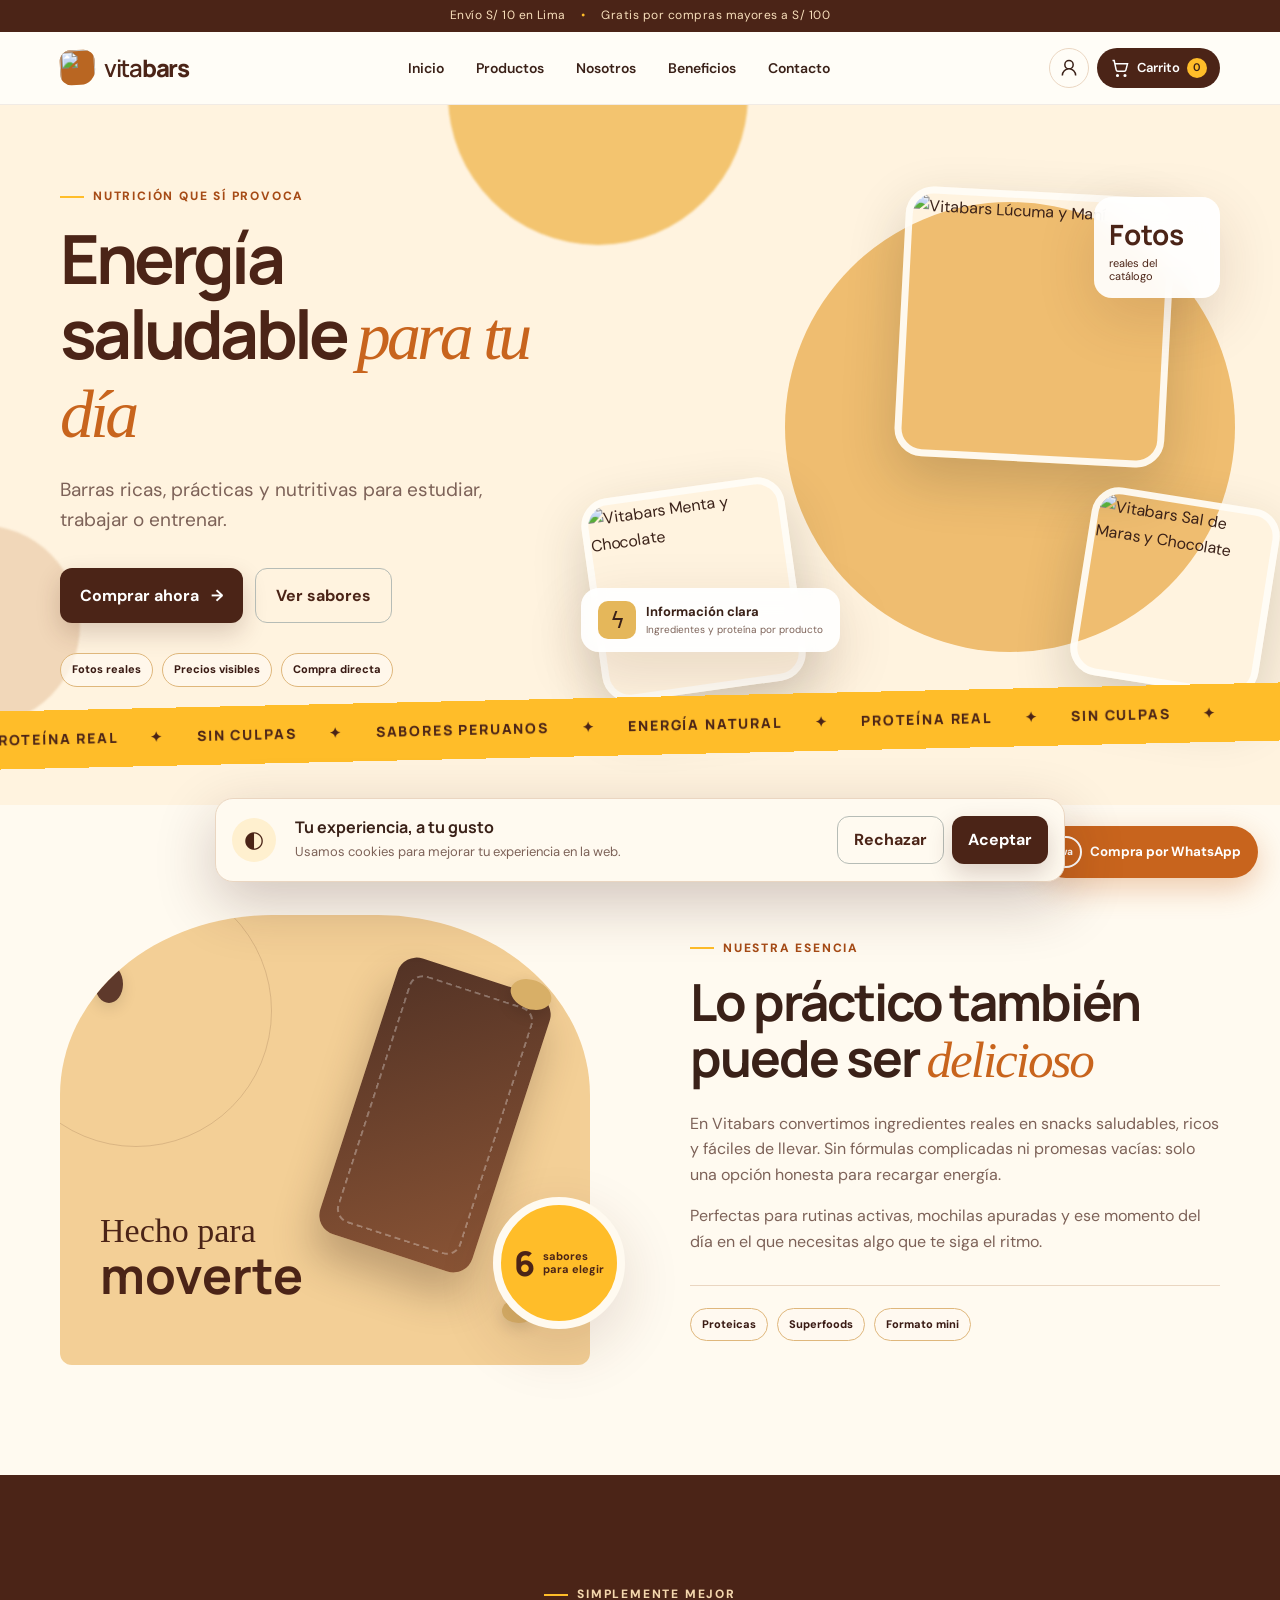
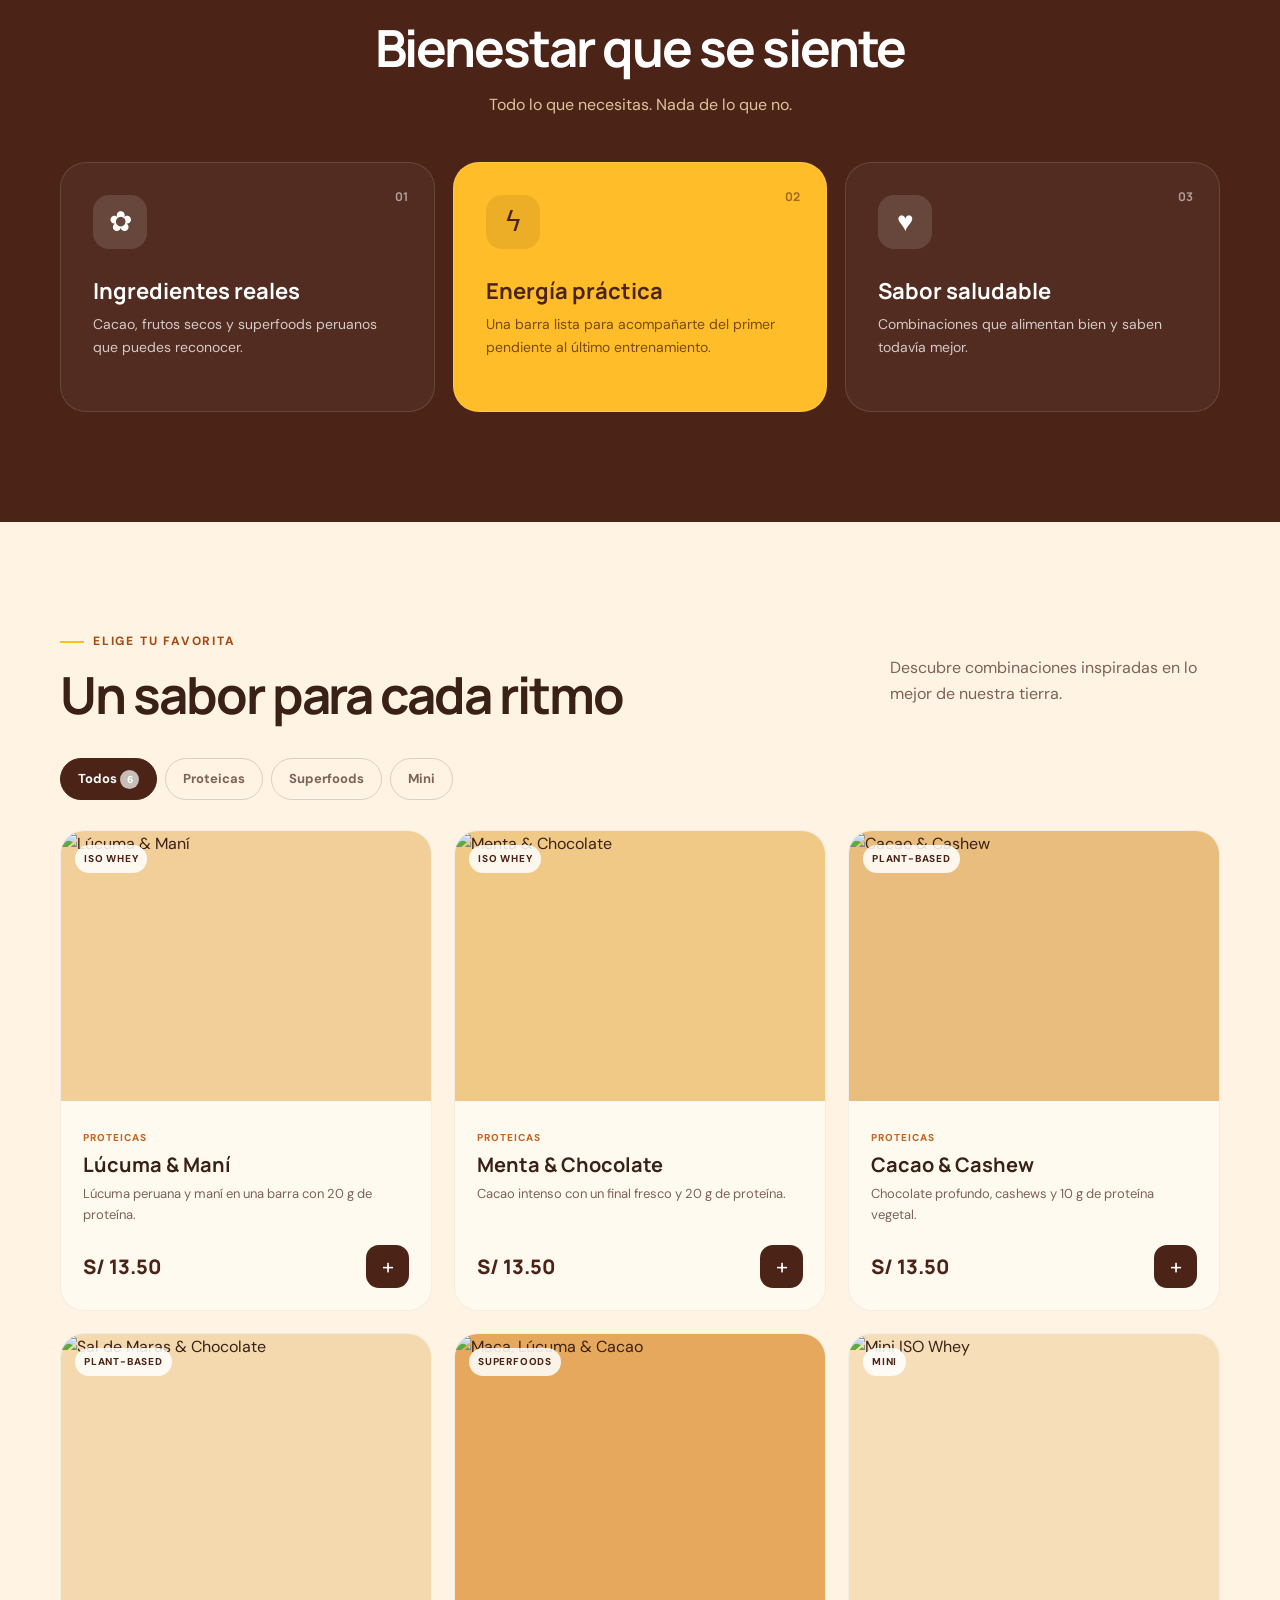
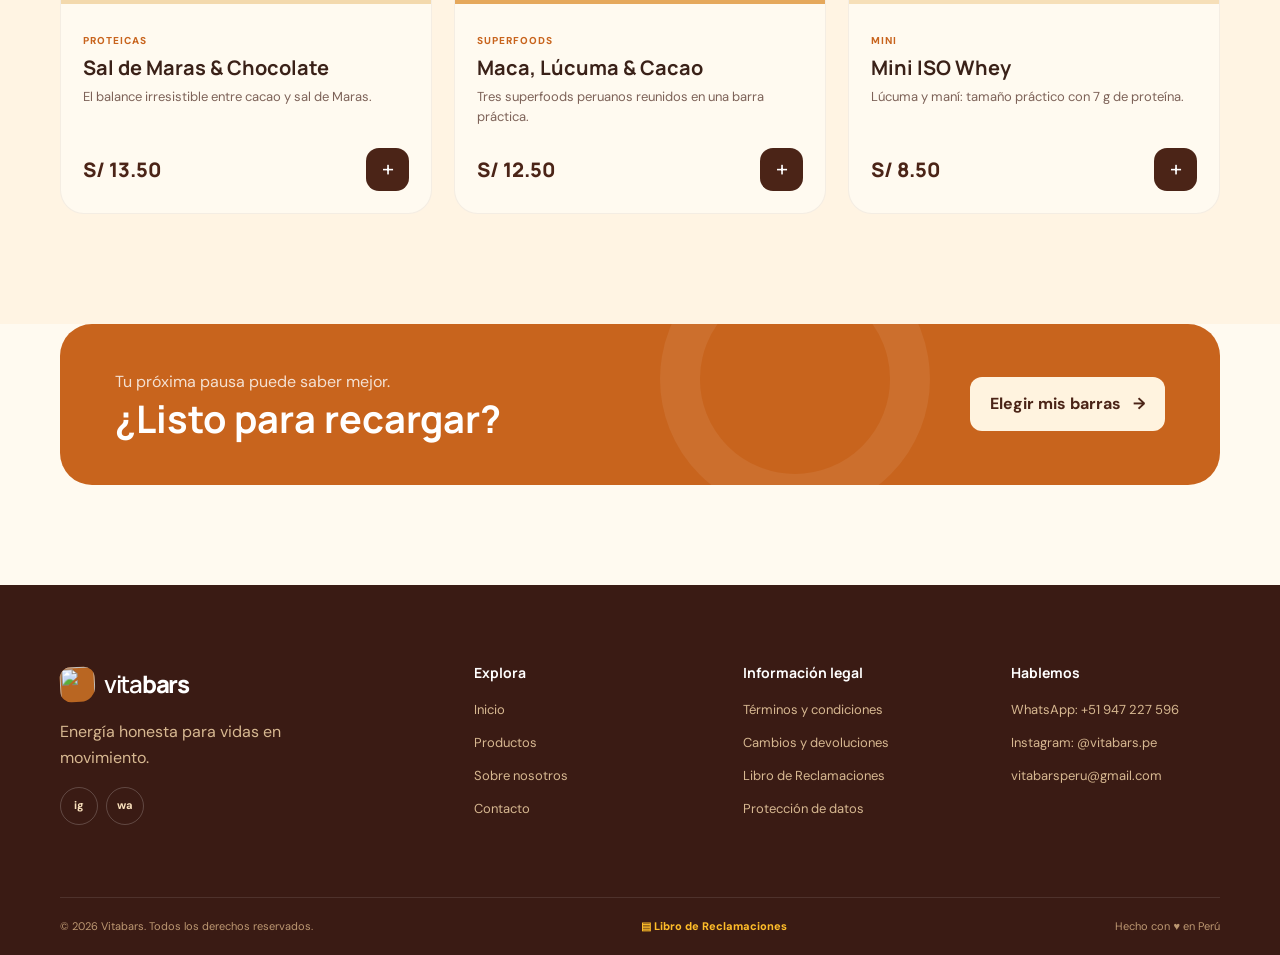
==== index.html @ b0b8e7d8 "Add files via upload" ====
<!DOCTYPE html>
<html lang="es">
<head>
  <meta charset="UTF-8">
  <meta name="viewport" content="width=device-width, initial-scale=1.0">
  <meta name="description" content="Vitabars: barras saludables, proteicas y naturales para acompañar tu ritmo.">
  <meta name="theme-color" content="#173f32">
  <title>Vitabars | Energía saludable para tu día</title>
  <link rel="preconnect" href="https://fonts.googleapis.com">
  <link rel="preconnect" href="https://fonts.gstatic.com" crossorigin>
  <link href="https://fonts.googleapis.com/css2?family=DM+Sans:wght@400;500;600;700&family=Manrope:wght@600;700;800&display=swap" rel="stylesheet">
  <link rel="stylesheet" href="styles.css">
  <script src="script.js" defer></script>
</head>
<body>
  <a class="skip-link" href="#main">Ir al contenido</a>
  <div class="announcement">Envío S/ 10 en Lima <span>•</span> Gratis por compras mayores a S/ 100</div>

  <header class="site-header" id="inicio">
    <nav class="navbar container" aria-label="Navegación principal">
      <a class="brand" href="#inicio" aria-label="Vitabars, inicio">
        <span class="brand-mark"><img src="./imagenes/logo.png" alt=""></span><span>vita<b>bars</b></span>
      </a>
      <button class="menu-toggle icon-btn" aria-label="Abrir menú" aria-expanded="false">
        <span></span><span></span><span></span>
      </button>
      <div class="nav-menu">
        <a href="#inicio">Inicio</a>
        <a href="#productos">Productos</a>
        <a href="#nosotros">Nosotros</a>
        <a href="#beneficios">Beneficios</a>
        <a href="#contacto">Contacto</a>
      </div>
      <div class="nav-actions">
        <button class="user-button icon-btn" aria-label="Ingresar a mi cuenta" title="Mi cuenta">
          <svg viewBox="0 0 24 24" aria-hidden="true"><path d="M20 21a8 8 0 0 0-16 0M12 13a5 5 0 1 0 0-10 5 5 0 0 0 0 10Z"/></svg>
        </button>
        <button class="cart-button" aria-label="Abrir carrito">
          <svg viewBox="0 0 24 24" aria-hidden="true"><path d="M3 3h2l2.4 11.2a2 2 0 0 0 2 1.6h7.7a2 2 0 0 0 2-1.6L21 7H6M10 21a1 1 0 1 1-2 0 1 1 0 0 1 2 0Zm9 0a1 1 0 1 1-2 0 1 1 0 0 1 2 0Z"/></svg>
          <span>Carrito</span><span class="cart-count" aria-live="polite">0</span>
        </button>
      </div>
    </nav>
  </header>

  <main id="main">
    <section class="hero">
      <div class="hero-blob hero-blob-one"></div><div class="hero-blob hero-blob-two"></div>
      <div class="container hero-grid">
        <div class="hero-copy reveal">
          <p class="eyebrow"><span></span> Nutrición que sí provoca</p>
          <h1>Energía saludable <em>para tu día</em></h1>
          <p class="hero-lead">Barras ricas, prácticas y nutritivas para estudiar, trabajar o entrenar.</p>
          <div class="hero-actions">
            <a class="btn btn-primary" href="#productos">Comprar ahora <span>→</span></a>
            <a class="btn btn-secondary" href="#productos">Ver sabores</a>
          </div>
          <div class="hero-facts" aria-label="Información del catálogo"><span>Fotos reales</span><span>Precios visibles</span><span>Compra directa</span></div>
        </div>
        <div class="hero-visual reveal">
          <div class="hero-products" aria-label="Selección de productos reales Vitabars">
            <img class="hero-product hero-product-main" src="./imagenes/lucuma_y_mani_73gr.png" alt="Vitabars Lúcuma y Maní">
            <img class="hero-product hero-product-left" src="./imagenes/menta_y_chocolate.png" alt="Vitabars Menta y Chocolate">
            <img class="hero-product hero-product-right" src="./imagenes/saldemaras_y_chocolate.png" alt="Vitabars Sal de Maras y Chocolate">
          </div>
          <div class="floating-card natural"><strong>Fotos</strong><span>reales del<br>catálogo</span></div>
          <div class="floating-card protein"><span class="bolt">ϟ</span><div><strong>Información clara</strong><small>Ingredientes y proteína por producto</small></div></div>
        </div>
      </div>
      <div class="marquee" aria-hidden="true"><div>PROTEÍNA REAL <span>✦</span> SIN CULPAS <span>✦</span> SABORES PERUANOS <span>✦</span> ENERGÍA NATURAL <span>✦</span> PROTEÍNA REAL <span>✦</span> SIN CULPAS <span>✦</span></div></div>
    </section>

    <section class="section about" id="nosotros">
      <div class="container about-grid">
        <div class="about-visual reveal">
          <div class="ingredient-art"><span class="bar-shape"></span><span class="nut nut-a"></span><span class="nut nut-b"></span><span class="cacao"></span><p>Hecho para<br><strong>moverte</strong></p></div>
          <div class="about-badge"><b>6</b><span>sabores<br>para elegir</span></div>
        </div>
        <div class="about-copy reveal">
          <p class="eyebrow"><span></span> Nuestra esencia</p>
          <h2>Lo práctico también puede ser <em>delicioso</em></h2>
          <p>En Vitabars convertimos ingredientes reales en snacks saludables, ricos y fáciles de llevar. Sin fórmulas complicadas ni promesas vacías: solo una opción honesta para recargar energía.</p>
          <p>Perfectas para rutinas activas, mochilas apuradas y ese momento del día en el que necesitas algo que te siga el ritmo.</p>
          <div class="catalog-facts"><span>Proteicas</span><span>Superfoods</span><span>Formato mini</span></div>
        </div>
      </div>
    </section>

    <section class="section benefits" id="beneficios">
      <div class="container">
        <div class="section-heading centered reveal"><p class="eyebrow"><span></span> Simplemente mejor</p><h2>Bienestar que se siente</h2><p>Todo lo que necesitas. Nada de lo que no.</p></div>
        <div class="benefit-grid">
          <article class="benefit-card reveal"><div class="benefit-icon">✿</div><span>01</span><h3>Ingredientes reales</h3><p>Cacao, frutos secos y superfoods peruanos que puedes reconocer.</p></article>
          <article class="benefit-card featured reveal"><div class="benefit-icon">ϟ</div><span>02</span><h3>Energía práctica</h3><p>Una barra lista para acompañarte del primer pendiente al último entrenamiento.</p></article>
          <article class="benefit-card reveal"><div class="benefit-icon">♥</div><span>03</span><h3>Sabor saludable</h3><p>Combinaciones que alimentan bien y saben todavía mejor.</p></article>
        </div>
      </div>
    </section>

    <section class="section products" id="productos">
      <div class="container">
        <div class="products-head reveal"><div><p class="eyebrow"><span></span> Elige tu favorita</p><h2>Un sabor para cada ritmo</h2></div><p>Descubre combinaciones inspiradas en lo mejor de nuestra tierra.</p></div>
        <div class="filters" role="group" aria-label="Filtrar productos">
          <button class="filter active" data-filter="all">Todos <span>6</span></button>
          <button class="filter" data-filter="proteicas">Proteicas</button>
          <button class="filter" data-filter="superfoods">Superfoods</button>
          <button class="filter" data-filter="mini">Mini</button>
        </div>
        <div class="product-grid" id="productGrid"></div>
      </div>
    </section>

    <section class="cta-section">
      <div class="container cta-card reveal"><div><p>Tu próxima pausa puede saber mejor.</p><h2>¿Listo para recargar?</h2></div><a class="btn btn-light" href="#productos">Elegir mis barras <span>→</span></a></div>
    </section>
  </main>

  <footer id="contacto">
    <div class="container footer-grid">
      <div class="footer-brand"><a class="brand brand-light" href="#inicio"><span class="brand-mark"><img src="./imagenes/logo.png" alt=""></span><span>vita<b>bars</b></span></a><p>Energía honesta para vidas en movimiento.</p><div class="social"><a href="https://instagram.com/vitabars.pe" target="_blank" rel="noopener" aria-label="Instagram">ig</a><a href="https://wa.me/51947227596" target="_blank" rel="noopener" aria-label="WhatsApp">wa</a></div></div>
      <div><h3>Explora</h3><a href="#inicio">Inicio</a><a href="#productos">Productos</a><a href="#nosotros">Sobre nosotros</a><a href="#contacto">Contacto</a></div>
      <div><h3>Información legal</h3><a href="./terminos-condiciones.html">Términos y condiciones</a><a href="./cambios-devoluciones.html">Cambios y devoluciones</a><a href="./libro-reclamaciones.html">Libro de Reclamaciones</a><a href="./terminos-condiciones.html#privacidad">Protección de datos</a></div>
      <div><h3>Hablemos</h3><p>WhatsApp: +51 947 227 596</p><p>Instagram: @vitabars.pe</p><p>vitabarsperu@gmail.com</p></div>
    </div>
    <div class="container footer-bottom"><span>© 2026 Vitabars. Todos los derechos reservados.</span><a class="claims-link" href="./libro-reclamaciones.html">▤ Libro de Reclamaciones</a><span>Hecho con ♥ en Perú</span></div>
  </footer>

  <button class="whatsapp-float" id="whatsappFloat" aria-label="Comprar por WhatsApp"><span>wa</span><small>Compra por WhatsApp</small></button>
  <div class="overlay" hidden></div>

  <aside class="cart-drawer" aria-hidden="true" aria-label="Carrito de compras">
    <div class="drawer-head"><div><small>Tu selección</small><h2>Mi carrito <span id="drawerCount">(0)</span></h2></div><button class="drawer-close icon-btn" aria-label="Cerrar carrito">×</button></div>
    <div class="cart-items" id="cartItems"></div>
    <div class="cart-empty" id="cartEmpty"><div>⌁</div><h3>Tu carrito está esperando</h3><p>Elige una barra deliciosa para empezar.</p><button class="btn btn-primary close-and-shop">Ver productos</button></div>
    <div class="cart-footer" id="cartFooter" hidden>
      <div class="cart-summary"><div><span>Subtotal</span><b id="cartSubtotal">S/ 0.00</b></div><div><span>Envío</span><b id="cartShipping">S/ 10.00</b></div><div class="total"><span>Total</span><b id="cartTotal">S/ 0.00</b></div></div>
      <button class="btn btn-primary btn-block" id="checkoutButton">Ir a pagar <span>→</span></button>
      <button class="whatsapp-checkout" id="cartWhatsApp">Continuar por WhatsApp</button>
      <small class="secure-note">Checkout demostrativo · El pago real se realiza fuera de esta web</small>
    </div>
  </aside>

  <section class="modal auth-modal" aria-hidden="true" role="dialog" aria-modal="true" aria-labelledby="authTitle">
    <button class="modal-close icon-btn" aria-label="Cerrar">×</button>
    <div class="auth-brand"><span class="brand-mark"><img src="./imagenes/logo.png" alt=""></span><p>Una cuenta. Más energía.</p></div>
    <div id="loggedOutView">
      <div class="auth-tabs"><button class="auth-tab active" data-tab="login">Ingresar</button><button class="auth-tab" data-tab="register">Crear cuenta</button></div>
      <form id="loginForm" class="auth-form active" novalidate><h2 id="authTitle">Qué gusto verte</h2><p>Ingresa para continuar con tu compra.</p><label>Correo electrónico<input type="email" id="loginEmail" placeholder="tu@correo.com" autocomplete="email"><small class="error"></small></label><label>Contraseña<input type="password" id="loginPassword" placeholder="Mínimo 6 caracteres" autocomplete="current-password"><small class="error"></small></label><button class="btn btn-primary btn-block" type="submit">Ingresar</button></form>
      <form id="registerForm" class="auth-form" novalidate><h2>Crea tu cuenta</h2><p>Tu próxima barra está a un paso.</p><label>Nombre<input type="text" id="registerName" placeholder="Tu nombre" autocomplete="name"><small class="error"></small></label><label>Correo electrónico<input type="email" id="registerEmail" placeholder="tu@correo.com" autocomplete="email"><small class="error"></small></label><label>Contraseña<input type="password" id="registerPassword" placeholder="Mínimo 6 caracteres" autocomplete="new-password"><small class="error"></small></label><button class="btn btn-primary btn-block" type="submit">Crear mi cuenta</button></form>
    </div>
    <div id="loggedInView" class="logged-in" hidden><div class="login-check">✓</div><h2>¡Hola, <span id="userName"></span>!</h2><p>Tu sesión está activa. Ya puedes seguir eligiendo tus favoritas.</p><button class="btn btn-secondary btn-block" id="logoutButton">Cerrar sesión</button></div>
  </section>

  <section class="modal checkout-modal" aria-hidden="true" role="dialog" aria-modal="true" aria-labelledby="checkoutTitle">
    <button class="modal-close checkout-close icon-btn" aria-label="Cerrar">×</button>
    <div class="checkout-layout">
      <div class="checkout-main"><p class="eyebrow"><span></span> Último paso</p><h2 id="checkoutTitle">¿Cómo quieres pagar?</h2><p class="simulation-notice"><strong>Modo demostración.</strong> Esta es una simulación. Para pagos reales se debe integrar una pasarela como Culqi, Mercado Pago, Niubiz o Izipay.</p>
        <div class="payment-options" id="paymentOptions">
          <label class="payment-option selected"><input type="radio" name="payment" value="Crédito" checked><span class="payment-icon">▣</span><span><b>Tarjeta de crédito</b><small>Visa, Mastercard</small></span><i>●</i></label>
          <label class="payment-option"><input type="radio" name="payment" value="Débito"><span class="payment-icon">▤</span><span><b>Tarjeta de débito</b><small>Pago seguro simulado</small></span><i>○</i></label>
          <label class="payment-option"><input type="radio" name="payment" value="Yape"><span class="payment-icon purple">Y</span><span><b>Yape</b><small>Pago con código QR</small></span><i>○</i></label>
          <label class="payment-option"><input type="radio" name="payment" value="Plin"><span class="payment-icon cyan">P</span><span><b>Plin</b><small>Pago con código QR</small></span><i>○</i></label>
          <label class="payment-option"><input type="radio" name="payment" value="Transferencia"><span class="payment-icon">↔</span><span><b>Transferencia bancaria</b><small>Recibirás los datos de cuenta</small></span><i>○</i></label>
          <label class="payment-option"><input type="radio" name="payment" value="Contra entrega"><span class="payment-icon">⌂</span><span><b>Pago contra entrega</b><small>Disponible en zonas seleccionadas</small></span><i>○</i></label>
          <label class="payment-option culqi-option"><input type="radio" name="payment" value="Culqi"><span class="payment-icon culqi">C</span><span><b>Culqi</b><small>Pago online en la plataforma segura de Culqi</small></span><i>○</i></label>
          <label class="payment-option"><input type="radio" name="payment" value="WhatsApp"><span class="payment-icon green">wa</span><span><b>Compra por WhatsApp</b><small>Coordina el pago con nosotros</small></span><i>○</i></label>
        </div>
        <button class="btn culqi-button btn-block" id="culqiPayment">Pagar con Culqi <span>↗</span></button>
        <button class="btn btn-primary btn-block" id="simulatePayment">Confirmar pedido simulado</button>
      </div>
      <aside class="checkout-summary"><h3>Resumen del pedido</h3><div id="checkoutItems"></div><div class="checkout-total"><span>Total</span><b id="checkoutTotal">S/ 0.00</b></div></aside>
    </div>
  </section>

  <div class="toast" id="toast" role="status" aria-live="polite"></div>
  <div class="cookie-banner" id="cookieBanner" role="dialog" aria-label="Preferencias de cookies" hidden><div class="cookie-icon">◐</div><div><strong>Tu experiencia, a tu gusto</strong><p>Usamos cookies para mejorar tu experiencia en la web.</p></div><div class="cookie-actions"><button class="btn btn-secondary" data-cookie="rejected">Rechazar</button><button class="btn btn-primary" data-cookie="accepted">Aceptar</button></div></div>
</body>
</html>
---- styles.css ----
:root{--green:#4b2417;--green-2:#a64b16;--sage:#e8a23b;--cream:#fff3df;--paper:#fffaf0;--yellow:#ffbd29;--brown:#3a1b14;--terracotta:#c8641d;--ink:#3a2118;--muted:#7d6258;--line:#ead6c1;--white:#fff;--shadow:0 20px 60px rgba(75,36,23,.14);--radius:26px}
*{box-sizing:border-box}html{scroll-behavior:smooth;scroll-padding-top:96px}body{margin:0;background:var(--paper);color:var(--ink);font-family:'DM Sans',sans-serif;line-height:1.6;overflow-x:hidden}body.no-scroll{overflow:hidden}button,input{font:inherit}button,a{-webkit-tap-highlight-color:transparent}button{cursor:pointer}a{color:inherit;text-decoration:none}img{display:block;max-width:100%}.container{width:min(1160px,calc(100% - 40px));margin:auto}.skip-link{position:fixed;left:20px;top:-80px;background:var(--green);color:white;padding:12px;z-index:999}.skip-link:focus{top:10px}.announcement{height:32px;background:var(--green);color:#f8dfbb;text-align:center;font-size:12px;letter-spacing:.04em;padding:6px}.announcement span{color:var(--yellow);margin:0 12px}.site-header{position:sticky;top:0;z-index:50;background:rgba(255,253,248,.9);backdrop-filter:blur(14px);border-bottom:1px solid rgba(75,36,23,.08)}.navbar{height:72px;display:flex;align-items:center;justify-content:space-between}.brand{display:flex;align-items:center;gap:9px;font-family:Manrope,sans-serif;font-size:24px;font-weight:600;color:var(--green);letter-spacing:-1.3px}.brand b{font-weight:800}.brand-mark{display:grid;place-items:center;width:35px;height:35px;border-radius:11px 11px 15px 11px;background:var(--green);color:var(--cream);font-family:Manrope;font-weight:800;transform:rotate(-3deg)}.nav-menu{display:flex;align-items:center;gap:32px}.nav-menu a{font-size:14px;font-weight:600;position:relative}.nav-menu a:after{content:"";position:absolute;left:0;right:100%;bottom:-7px;height:2px;background:var(--green);transition:.3s}.nav-menu a:hover:after{right:0}.nav-actions{display:flex;gap:8px;align-items:center}.icon-btn{border:0;background:transparent;color:var(--ink);display:grid;place-items:center}.user-button{width:40px;height:40px;border:1px solid var(--line);border-radius:50%}.user-button svg,.cart-button svg{width:20px;fill:none;stroke:currentColor;stroke-width:1.8}.cart-button{display:flex;align-items:center;gap:7px;border:0;background:var(--green);color:white;border-radius:50px;padding:10px 13px;font-weight:600;font-size:13px}.cart-count{background:var(--yellow);color:var(--ink);border-radius:50%;min-width:20px;height:20px;display:grid;place-items:center;font-size:11px}.menu-toggle{display:none;width:40px;height:40px;gap:4px}.menu-toggle span{display:block;width:21px;height:2px;background:var(--ink)}
.hero{position:relative;background:var(--cream);min-height:700px;padding:72px 0 0;overflow:hidden}.hero-grid{display:grid;grid-template-columns:.9fr 1.2fr;align-items:center;gap:25px;position:relative;z-index:2}.eyebrow{display:flex;align-items:center;gap:9px;text-transform:uppercase;letter-spacing:.15em;color:var(--green-2);font-size:12px;font-weight:800;margin:0 0 15px}.eyebrow span{width:24px;height:2px;background:var(--yellow)}h1,h2,h3{font-family:Manrope,sans-serif;line-height:1.1;margin-top:0}h1{font-size:clamp(46px,5.3vw,76px);letter-spacing:-.055em;margin-bottom:22px;color:var(--green)}h1 em,h2 em{font-family:Georgia,serif;font-weight:400;color:var(--terracotta)}.hero-lead{font-size:19px;color:#7d6258;max-width:500px;margin:0 0 32px}.hero-actions{display:flex;gap:12px;flex-wrap:wrap}.btn{border:0;border-radius:12px;padding:14px 20px;font-weight:700;display:inline-flex;justify-content:center;align-items:center;gap:12px;transition:transform .25s,box-shadow .25s,background .25s}.btn:hover{transform:translateY(-2px)}.btn-primary{background:var(--green);color:white;box-shadow:0 10px 25px rgba(75,36,23,.18)}.btn-primary:hover{background:#32170f}.btn-secondary{background:transparent;color:var(--green);border:1px solid #b6bcb6}.btn-light{background:var(--cream);color:var(--green)}.btn-block{width:100%}.hero-proof{display:flex;align-items:center;gap:12px;margin-top:35px}.avatars{display:flex}.avatars span{width:36px;height:36px;border-radius:50%;display:grid;place-items:center;background:var(--sage);color:var(--green);font-size:10px;font-weight:800;border:2px solid var(--cream);margin-left:-7px}.avatars span:first-child{margin-left:0}.avatars span:nth-child(2){background:#d7a47e}.avatars span:nth-child(3){background:#d9c875}.stars{color:#d9962c;letter-spacing:2px;font-size:12px}.hero-proof small{color:var(--muted)}.hero-visual{position:relative;min-height:520px}.hero-photo-wrap{position:absolute;inset:10px -130px 0 -40px;border-radius:42% 0 0 42%;overflow:hidden}.hero-photo-wrap:after{content:"";position:absolute;inset:0;background:linear-gradient(90deg,var(--cream) 0%,transparent 30%)}.hero-photo-wrap img{height:100%;width:100%;object-fit:cover}.floating-card{position:absolute;background:rgba(255,255,255,.92);backdrop-filter:blur(12px);box-shadow:var(--shadow);border-radius:18px;z-index:3}.floating-card.natural{right:0;top:20px;width:126px;padding:15px;color:var(--green)}.floating-card.natural strong{font-family:Manrope;font-size:28px;display:block}.floating-card.natural span{font-size:11px;line-height:1.2;display:block}.floating-card.protein{left:10px;bottom:45px;display:flex;gap:10px;align-items:center;padding:13px 17px}.floating-card.protein .bolt{display:grid;place-items:center;border-radius:10px;background:#e5b75a;width:38px;height:38px;font-size:23px}.floating-card.protein strong,.floating-card.protein small{display:block}.floating-card.protein strong{font-size:13px}.floating-card.protein small{font-size:10px;color:var(--muted)}.hero-blob{position:absolute;border-radius:50%;filter:blur(1px)}.hero-blob-one{width:300px;height:300px;background:#f3c46f;top:-160px;left:35%}.hero-blob-two{width:200px;height:200px;background:#f1d7b9;bottom:80px;left:-120px}.marquee{height:58px;background:var(--yellow);color:var(--green);display:flex;align-items:center;overflow:hidden;transform:rotate(-1.3deg);width:102%;margin-left:-1%;position:relative;z-index:4}.marquee div{font-family:Manrope;font-weight:800;font-size:14px;letter-spacing:.13em;white-space:nowrap;animation:marquee 22s linear infinite}.marquee span{margin:0 28px}@keyframes marquee{to{transform:translateX(-50%)}}
.section{padding:110px 0}.about{background:var(--paper)}.about-grid{display:grid;grid-template-columns:1fr 1fr;align-items:center;gap:100px}.ingredient-art{height:450px;background:#f3cf96;border-radius:40% 40% 12px 12px;position:relative;overflow:hidden}.ingredient-art:before{content:"";position:absolute;width:270px;height:270px;border:1px solid rgba(75,36,23,.15);border-radius:50%;left:-60px;top:-40px}.ingredient-art p{position:absolute;left:40px;bottom:30px;font-family:Georgia;font-size:34px;color:var(--green);line-height:1.05}.ingredient-art strong{font-family:Manrope;font-size:50px}.bar-shape{position:absolute;width:160px;height:290px;background:linear-gradient(145deg,#523225,#8a5435);border-radius:20px;transform:rotate(18deg);right:75px;top:55px;box-shadow:0 25px 40px rgba(60,35,25,.28)}.bar-shape:before{content:"";position:absolute;inset:15px;border:2px dashed rgba(255,255,255,.3);border-radius:15px}.nut,.cacao{position:absolute;border-radius:50%;background:#d8af67;box-shadow:0 5px 15px rgba(0,0,0,.12)}.nut-a{width:42px;height:29px;right:38px;top:65px;transform:rotate(20deg)}.nut-b{width:33px;height:24px;right:55px;bottom:42px}.cacao{width:28px;height:38px;background:#5e392b;left:35px;top:50px}.about-badge{position:absolute;right:-35px;bottom:36px;width:132px;height:132px;border-radius:50%;background:var(--yellow);display:flex;justify-content:center;align-items:center;gap:8px;color:var(--green);border:8px solid var(--paper);box-shadow:var(--shadow)}.about-badge b{font:800 34px Manrope}.about-badge span{font-size:11px;line-height:1.2;font-weight:700}.about-visual{position:relative}.about-copy h2,.section-heading h2,.products-head h2{font-size:clamp(34px,4vw,52px);letter-spacing:-.04em;margin-bottom:22px}.about-copy>p:not(.eyebrow){color:var(--muted);font-size:16px}.about-stats{border-top:1px solid var(--line);display:grid;grid-template-columns:repeat(3,1fr);margin-top:35px;padding-top:25px}.about-stats b,.about-stats span{display:block}.about-stats b{font:800 24px Manrope;color:var(--green)}.about-stats span{font-size:11px;color:var(--muted)}
.benefits{background:var(--green);color:white}.centered{text-align:center;max-width:690px;margin:0 auto 45px}.centered .eyebrow{justify-content:center;color:#f4d7ad}.centered h2{margin-bottom:10px}.centered>p:last-child{color:#e1c29c}.benefit-grid{display:grid;grid-template-columns:repeat(3,1fr);gap:18px}.benefit-card{position:relative;min-height:250px;padding:32px;border:1px solid rgba(255,255,255,.12);border-radius:var(--radius);background:rgba(255,255,255,.04);transition:.3s}.benefit-card:hover{transform:translateY(-7px);background:rgba(255,255,255,.08)}.benefit-card.featured{background:var(--yellow);color:var(--green)}.benefit-icon{width:54px;height:54px;border-radius:16px;display:grid;place-items:center;background:rgba(255,255,255,.12);font-size:28px;margin-bottom:30px}.featured .benefit-icon{background:rgba(75,36,23,.1)}.benefit-card>span{position:absolute;right:26px;top:25px;font:700 12px Manrope;opacity:.55}.benefit-card h3{font-size:22px;margin-bottom:10px}.benefit-card p{font-size:14px;opacity:.75;margin:0}
.products{background:#f5f1e8}.products-head{display:flex;align-items:end;justify-content:space-between;margin-bottom:35px}.products-head h2{margin:0}.products-head>p{max-width:330px;color:var(--muted)}.filters{display:flex;gap:8px;flex-wrap:wrap;margin-bottom:30px}.filter{padding:10px 17px;border-radius:50px;border:1px solid #d4d1c8;background:transparent;color:var(--muted);font-weight:700;font-size:13px}.filter span{display:inline-grid;place-items:center;width:19px;height:19px;border-radius:50%;background:rgba(255,255,255,.7);font-size:10px}.filter.active{background:var(--green);color:white;border-color:var(--green)}.product-grid{display:grid;grid-template-columns:repeat(3,1fr);gap:22px}.product-card{background:var(--paper);border:1px solid rgba(75,36,23,.06);border-radius:24px;overflow:hidden;transition:.35s;animation:fadeIn .4s ease}.product-card:hover{transform:translateY(-8px);box-shadow:0 18px 45px rgba(75,36,23,.1)}.product-visual{height:270px;position:relative;display:grid;place-items:center;overflow:hidden;background:var(--product-bg)}.product-visual:before{content:"";position:absolute;width:190px;height:190px;border:1px solid rgba(75,36,23,.11);border-radius:50%}.product-pack{width:105px;height:210px;border-radius:12px 12px 18px 18px;background:var(--pack);transform:rotate(-6deg);box-shadow:0 20px 30px rgba(31,37,31,.25);padding:20px 12px;color:var(--pack-text,#fff);position:relative;display:flex;flex-direction:column;align-items:center;justify-content:space-between;text-align:center;transition:.4s}.product-card:hover .product-pack{transform:rotate(0) scale(1.04)}.product-pack:before,.product-pack:after{content:"";position:absolute;left:0;right:0;height:8px;background:repeating-linear-gradient(90deg,transparent 0 5px,rgba(0,0,0,.15) 5px 7px)}.product-pack:before{top:4px}.product-pack:after{bottom:4px}.pack-logo{font:800 14px Manrope;letter-spacing:-.7px}.pack-icon{font-size:42px;line-height:1}.pack-name{font:700 11px Manrope;line-height:1.2}.product-tag{position:absolute;top:14px;left:14px;padding:6px 9px;border-radius:50px;background:rgba(255,255,255,.86);font-size:10px;text-transform:uppercase;letter-spacing:.08em;font-weight:800;color:var(--green)}.product-info{padding:22px}.product-category{text-transform:uppercase;letter-spacing:.1em;font-size:10px;font-weight:800;color:var(--terracotta)}.product-info h3{font-size:20px;margin:5px 0 8px}.product-info p{color:var(--muted);font-size:13px;min-height:42px;margin:0 0 19px}.product-bottom{display:flex;align-items:center;justify-content:space-between}.price{font:800 20px Manrope;color:var(--green)}.add-to-cart{width:43px;height:43px;border-radius:13px;border:0;background:var(--green);color:white;font-size:22px;transition:.25s}.add-to-cart:hover{background:var(--yellow);color:var(--green);transform:rotate(90deg)}@keyframes fadeIn{from{opacity:0;transform:translateY(10px)}}
.testimonials{background:var(--paper)}.testimonial-grid{display:grid;grid-template-columns:repeat(3,1fr);gap:20px}.testimonial{border:1px solid var(--line);border-radius:var(--radius);padding:30px;position:relative}.testimonial.highlight{background:#f7d79d;border-color:#f7d79d;transform:translateY(-14px)}.quote{font:60px Georgia;color:var(--sage);line-height:.6}.testimonial>p{font-family:Georgia;font-size:18px;line-height:1.5;min-height:108px}.customer{display:flex;align-items:center;gap:11px}.customer>span{display:grid;place-items:center;width:42px;height:42px;background:var(--green);color:white;border-radius:50%;font-size:11px;font-weight:800}.customer strong,.customer small{display:block}.customer small{color:var(--muted)}.cta-section{padding:0 0 100px}.cta-card{background:var(--terracotta);color:white;padding:45px 55px;border-radius:32px;display:flex;justify-content:space-between;align-items:center;position:relative;overflow:hidden}.cta-card:after{content:"";position:absolute;width:190px;height:190px;border-radius:50%;border:40px solid rgba(255,255,255,.07);right:25%;top:-80px}.cta-card p{margin:0 0 4px;opacity:.8}.cta-card h2{font-size:38px;margin:0}.cta-card .btn{position:relative;z-index:2}
footer{background:#3a1b14;color:#f8dfbb;padding:80px 0 20px}.footer-grid{display:grid;grid-template-columns:1.7fr repeat(3,1fr);gap:60px}.brand-light{color:white}.footer-brand>p{max-width:250px;color:#d7b891}.footer-grid h3{font-size:14px;color:white;margin-bottom:20px}.footer-grid>div:not(:first-child) a,.footer-grid>div:not(:first-child) p{display:block;color:#d7b891;font-size:13px;margin:0 0 12px}.footer-grid a:hover{color:white}.social{display:flex;gap:8px}.social a{display:grid;place-items:center;width:38px;height:38px;border-radius:50%;border:1px solid rgba(255,255,255,.2);font-weight:800;font-size:11px}.footer-bottom{margin-top:65px;padding-top:20px;border-top:1px solid rgba(255,255,255,.1);display:flex;justify-content:space-between;font-size:11px;color:#bd9872}
.overlay{position:fixed;inset:0;background:rgba(58,27,20,.55);backdrop-filter:blur(4px);z-index:100}.cart-drawer{position:fixed;right:0;top:0;bottom:0;width:min(460px,100%);background:var(--paper);z-index:101;transform:translateX(105%);transition:.4s cubic-bezier(.16,1,.3,1);display:flex;flex-direction:column}.cart-drawer.open{transform:none}.drawer-head{display:flex;justify-content:space-between;align-items:center;padding:26px;border-bottom:1px solid var(--line)}.drawer-head small{text-transform:uppercase;letter-spacing:.12em;color:var(--muted)}.drawer-head h2{font-size:26px;margin:2px 0}.drawer-head h2 span{color:var(--muted);font-size:16px}.drawer-close,.modal-close{font-size:30px;width:40px;height:40px;border-radius:50%;background:#f0eee7}.cart-items{overflow:auto;padding:10px 25px;flex:1}.cart-item{display:grid;grid-template-columns:72px 1fr auto;gap:13px;padding:16px 0;border-bottom:1px solid var(--line)}.cart-item-visual{height:84px;background:var(--bg);border-radius:14px;display:grid;place-items:center}.mini-pack{width:31px;height:60px;border-radius:4px;background:var(--pack);transform:rotate(-5deg)}.cart-item h4{font:700 14px Manrope;margin:3px 0}.cart-item small{color:var(--muted)}.qty-control{display:flex;align-items:center;border:1px solid var(--line);border-radius:9px;width:max-content;margin-top:8px}.qty-control button{border:0;background:transparent;width:27px;height:25px}.qty-control span{font-size:12px}.cart-item-side{text-align:right}.cart-item-side b{font-size:13px}.remove-item{display:block;margin:20px 0 0 auto;border:0;background:transparent;text-decoration:underline;color:var(--muted);font-size:11px}.cart-empty{text-align:center;margin:auto;padding:30px}.cart-empty div{font-size:50px;color:var(--sage)}.cart-empty p{color:var(--muted)}.cart-footer{padding:20px 26px 26px;border-top:1px solid var(--line);background:#faf8f2}.cart-summary>div{display:flex;justify-content:space-between;font-size:13px;margin-bottom:8px}.cart-summary .total{font-size:18px;padding-top:12px;margin:12px 0 16px;border-top:1px solid var(--line)}.whatsapp-checkout{border:0;background:transparent;color:var(--green);font-weight:700;width:100%;padding:12px}.secure-note{display:block;text-align:center;color:var(--muted)}.whatsapp-float{position:fixed;right:22px;bottom:22px;z-index:40;border:0;background:#c8641d;color:white;border-radius:50px;display:flex;align-items:center;gap:8px;padding:10px;box-shadow:0 10px 30px rgba(200,100,29,.35)}.whatsapp-float span{width:32px;height:32px;border:2px solid white;border-radius:50%;display:grid;place-items:center;font-weight:800;font-size:10px}.whatsapp-float small{font-weight:700;padding-right:7px}
.modal{position:fixed;z-index:110;left:50%;top:50%;transform:translate(-50%,-46%) scale(.97);width:min(520px,calc(100% - 30px));max-height:90vh;overflow:auto;background:var(--paper);border-radius:28px;padding:34px;opacity:0;visibility:hidden;transition:.3s;box-shadow:var(--shadow)}.modal.open{opacity:1;visibility:visible;transform:translate(-50%,-50%) scale(1)}.modal>.modal-close{position:absolute;right:18px;top:18px}.auth-brand{text-align:center;margin-bottom:20px}.auth-brand .brand-mark{margin:auto}.auth-brand p{font-size:12px;color:var(--muted)}.auth-tabs{display:grid;grid-template-columns:1fr 1fr;background:#efede6;padding:4px;border-radius:12px}.auth-tab{border:0;background:transparent;border-radius:9px;padding:10px;font-weight:700;color:var(--muted)}.auth-tab.active{background:white;color:var(--green);box-shadow:0 3px 10px rgba(0,0,0,.06)}.auth-form{display:none;padding-top:25px}.auth-form.active{display:block}.auth-form h2{margin-bottom:6px}.auth-form>p{color:var(--muted);margin-top:0}.auth-form label{display:block;font-size:12px;font-weight:700;margin-bottom:15px}.auth-form input{width:100%;border:1px solid var(--line);background:white;border-radius:11px;padding:12px;margin-top:6px;outline:none}.auth-form input:focus{border-color:var(--green)}.auth-form input.invalid{border-color:#bb493b}.error{display:block;color:#bb493b;font-weight:500;min-height:15px}.logged-in{text-align:center;padding:40px 10px 10px}.login-check{margin:auto;width:66px;height:66px;border-radius:50%;display:grid;place-items:center;background:#fff0cf;color:var(--green);font-size:30px}.logged-in h2{margin:18px 0 4px}.logged-in p{color:var(--muted)}
.checkout-modal{width:min(900px,calc(100% - 30px));padding:0}.checkout-layout{display:grid;grid-template-columns:1.4fr .8fr}.checkout-main{padding:38px}.checkout-summary{background:#f1eee6;padding:38px 28px}.checkout-summary h3{font-size:18px}.checkout-summary-item{display:flex;justify-content:space-between;gap:12px;font-size:12px;padding:10px 0;border-bottom:1px solid #d9d5cc}.checkout-total{display:flex;justify-content:space-between;margin-top:24px;font-size:19px}.simulation-notice{font-size:12px;background:#fff1d5;border-left:3px solid var(--yellow);padding:12px;margin:16px 0}.payment-options{display:grid;grid-template-columns:1fr 1fr;gap:9px;margin-bottom:20px}.payment-option{display:grid;grid-template-columns:36px 1fr auto;align-items:center;gap:9px;border:1px solid var(--line);border-radius:13px;padding:11px;cursor:pointer}.payment-option.selected{border-color:var(--green);background:#fff0cf}.payment-option input{display:none}.payment-option b,.payment-option small{display:block}.payment-option b{font-size:12px}.payment-option small{color:var(--muted);font-size:9px}.payment-option i{font-style:normal;color:var(--green)}.payment-icon{display:grid;place-items:center;width:32px;height:32px;border-radius:9px;background:#e2dfd6;font-weight:800}.payment-icon.purple{background:#4b2417;color:white}.payment-icon.cyan{background:#4b2417;color:white}.payment-icon.green{background:#c8641d;color:white;font-size:9px}.toast{position:fixed;z-index:200;left:50%;bottom:30px;transform:translate(-50%,30px);background:var(--green);color:white;border-radius:12px;padding:12px 20px;font-weight:700;font-size:13px;opacity:0;pointer-events:none;transition:.3s}.toast.show{opacity:1;transform:translate(-50%,0)}.cookie-banner{position:fixed;z-index:150;left:20px;right:20px;bottom:18px;max-width:850px;margin:auto;background:var(--paper);box-shadow:0 20px 60px rgba(58,27,20,.24);border:1px solid var(--line);border-radius:18px;padding:16px;display:grid;grid-template-columns:48px 1fr auto;gap:15px;align-items:center}.cookie-icon{width:44px;height:44px;border-radius:50%;display:grid;place-items:center;background:#f7d79d;color:var(--green);font-size:23px}.cookie-banner strong{font-family:Manrope}.cookie-banner p{margin:2px 0;color:var(--muted);font-size:13px}.cookie-actions{display:flex;gap:8px}.cookie-actions .btn{padding:10px 16px}.reveal{opacity:0;transform:translateY(25px);transition:.7s cubic-bezier(.16,1,.3,1)}.reveal.visible{opacity:1;transform:none}
@media(max-width:900px){.nav-menu{position:fixed;left:20px;right:20px;top:78px;display:flex;flex-direction:column;align-items:stretch;gap:0;padding:15px;background:var(--paper);border-radius:18px;box-shadow:var(--shadow);opacity:0;visibility:hidden;transform:translateY(-10px);transition:.25s}.nav-menu.open{opacity:1;visibility:visible;transform:none}.nav-menu a{padding:12px}.menu-toggle{display:grid}.user-button{display:none}.hero{padding-top:45px}.hero-grid{grid-template-columns:1fr}.hero-copy{text-align:center}.hero-copy .eyebrow,.hero-actions,.hero-proof{justify-content:center}.hero-lead{margin-left:auto;margin-right:auto}.hero-visual{min-height:400px}.hero-photo-wrap{inset:0 -100px 0 -50px}.floating-card.protein{left:5%}.about-grid{gap:55px}.product-grid{grid-template-columns:repeat(2,1fr)}.footer-grid{grid-template-columns:2fr 1fr 1fr}.footer-grid>div:last-child{grid-column:1/-1}.checkout-layout{grid-template-columns:1fr}.checkout-summary{display:none}}
@media(max-width:650px){.container{width:min(100% - 28px,1160px)}.announcement{font-size:10px}.announcement span,.announcement span+*{display:none}.navbar{height:64px}.brand{font-size:21px}.cart-button>span:not(.cart-count){display:none}.hero{min-height:auto;padding-top:42px}.hero-grid{gap:10px}h1{font-size:45px}.hero-lead{font-size:16px}.hero-visual{min-height:330px}.hero-photo-wrap{inset:15px -110px 0 -125px}.floating-card.natural{right:-4px;top:20px}.floating-card.protein{left:0;bottom:20px}.section{padding:76px 0}.about-grid{grid-template-columns:1fr;gap:70px}.ingredient-art{height:370px}.bar-shape{right:48px;height:250px}.about-badge{right:-5px}.about-stats{gap:8px}.about-stats b{font-size:19px}.benefit-grid,.testimonial-grid{grid-template-columns:1fr}.benefit-card{min-height:auto}.products-head{display:block}.product-grid{grid-template-columns:1fr}.product-visual{height:250px}.testimonial.highlight{transform:none}.cta-card{padding:35px 25px;display:block}.cta-card h2{font-size:32px}.cta-card .btn{margin-top:22px}.footer-grid{grid-template-columns:1fr 1fr;gap:35px}.footer-brand,.footer-grid>div:last-child{grid-column:1/-1}.footer-bottom{display:block}.footer-bottom span{display:block;margin-bottom:5px}.whatsapp-float small{display:none}.cookie-banner{grid-template-columns:42px 1fr;left:10px;right:10px;bottom:10px}.cookie-actions{grid-column:1/-1}.cookie-actions .btn{flex:1}.modal{padding:25px}.checkout-modal{padding:0}.checkout-main{padding:28px 20px}.payment-options{grid-template-columns:1fr}.about-copy h2,.section-heading h2,.products-head h2{font-size:36px}}
@media(prefers-reduced-motion:reduce){*{scroll-behavior:auto!important;animation:none!important;transition-duration:.01ms!important}.reveal{opacity:1;transform:none}}

/* Fotografías y marca originales de Vitabars */
.brand-mark{background:#b96622;overflow:hidden;color:transparent}
.brand-mark img{width:100%;height:100%;object-fit:cover}
.hero-photo-wrap{display:none}
.hero-products{position:absolute;inset:0 -40px 0 0}
.hero-products:before{content:"";position:absolute;width:450px;height:450px;border-radius:50%;background:#efbd70;right:25px;top:25px}
.hero-product{position:absolute;width:270px;aspect-ratio:1;object-fit:cover;border-radius:28px;box-shadow:0 22px 55px rgba(45,38,28,.2);border:7px solid rgba(255,253,248,.92)}
.hero-product-main{right:90px;top:15px;z-index:3;transform:rotate(3deg)}
.hero-product-left{width:205px;left:20px;bottom:5px;z-index:2;transform:rotate(-8deg)}
.hero-product-right{width:190px;right:-10px;bottom:10px;z-index:4;transform:rotate(9deg)}
.product-visual:before{display:none}
.product-photo{width:100%;height:100%;object-fit:cover;transition:transform .5s cubic-bezier(.16,1,.3,1)}
.product-card:hover .product-photo{transform:scale(1.045)}
.cart-item-visual{overflow:hidden;display:block}
.cart-item-visual img{width:100%;height:100%;object-fit:cover}
.payment-icon.culqi{background:#4b2417;color:#fff}
.culqi-option{border-color:#d9cdf7}
.culqi-button{background:#4b2417;color:white;margin-bottom:9px;box-shadow:0 10px 25px rgba(200,100,29,.2)}
.culqi-button:hover{background:#a94e15}

@media(max-width:900px){
  .hero-visual{min-height:450px;max-width:650px;width:100%;margin:auto}
  .hero-products{inset:0}
  .hero-product-main{right:calc(50% - 130px)}
}
@media(max-width:650px){
  .hero-visual{min-height:355px}
  .hero-products:before{width:310px;height:310px;right:0}
  .hero-product-main{width:210px;right:calc(50% - 105px)}
  .hero-product-left{width:145px;left:-15px}
  .hero-product-right{width:135px;right:-10px}
  .floating-card.protein{bottom:8px}
}
.footer-bottom .claims-link{color:var(--yellow);font-weight:800}
.hero-facts,.catalog-facts{display:flex;flex-wrap:wrap;gap:9px;margin-top:30px}.hero-facts span,.catalog-facts span{border:1px solid #dfb77c;background:rgba(255,250,240,.72);color:var(--brown);border-radius:50px;padding:7px 11px;font-size:11px;font-weight:800}.catalog-facts{padding-top:22px;border-top:1px solid var(--line)}
footer{background:var(--brown);color:#f8dfbb}.footer-brand>p,.footer-grid>div:not(:first-child) a,.footer-grid>div:not(:first-child) p{color:#d7b891}.footer-bottom{color:#bd9872}
.ingredient-art{background:#f3cf96}.hero-blob-one{background:#f3c46f}.hero-products:before{background:#efbd70}
.whatsapp-float{background:var(--terracotta);box-shadow:0 10px 30px rgba(200,100,29,.32)}
.login-check,.payment-option.selected,.cookie-icon,.claim-result{background:#fff0cf}.payment-icon.purple,.payment-icon.cyan,.payment-icon.green,.payment-icon.culqi{background:var(--brown);color:white}.culqi-button{background:var(--terracotta);box-shadow:0 10px 25px rgba(200,100,29,.22)}.culqi-button:hover{background:#a94e15}.culqi-option{border-color:#e4b77c}
.announcement{color:#f8dfbb}.site-header{border-bottom-color:rgba(75,36,23,.08)}.hero-lead{color:var(--muted)}.btn-primary{box-shadow:0 10px 25px rgba(75,36,23,.2)}.btn-primary:hover{background:#32170f}.centered .eyebrow{color:#f4d7ad}.centered>p:last-child{color:#e1c29c}.products{background:#fff4e3}.overlay{background:rgba(58,27,20,.58)}.cookie-banner{box-shadow:0 20px 60px rgba(58,27,20,.24)}
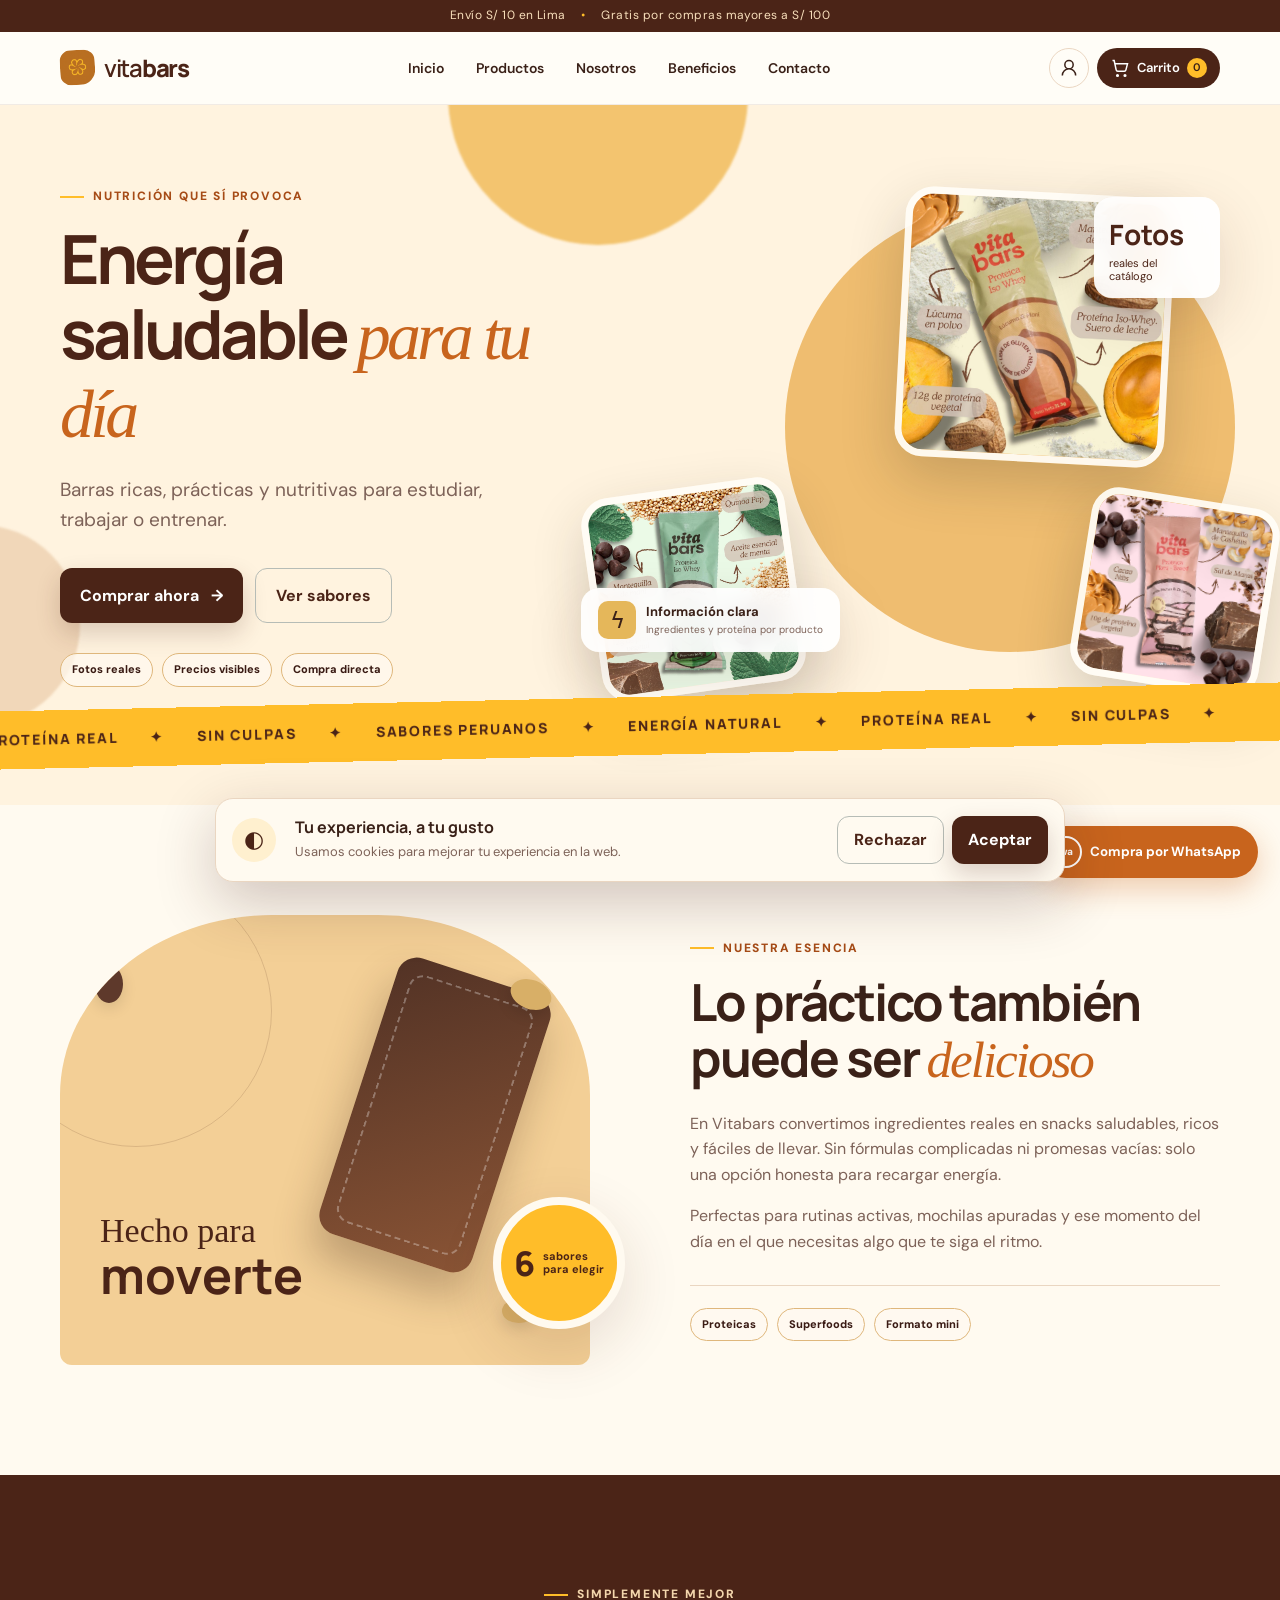
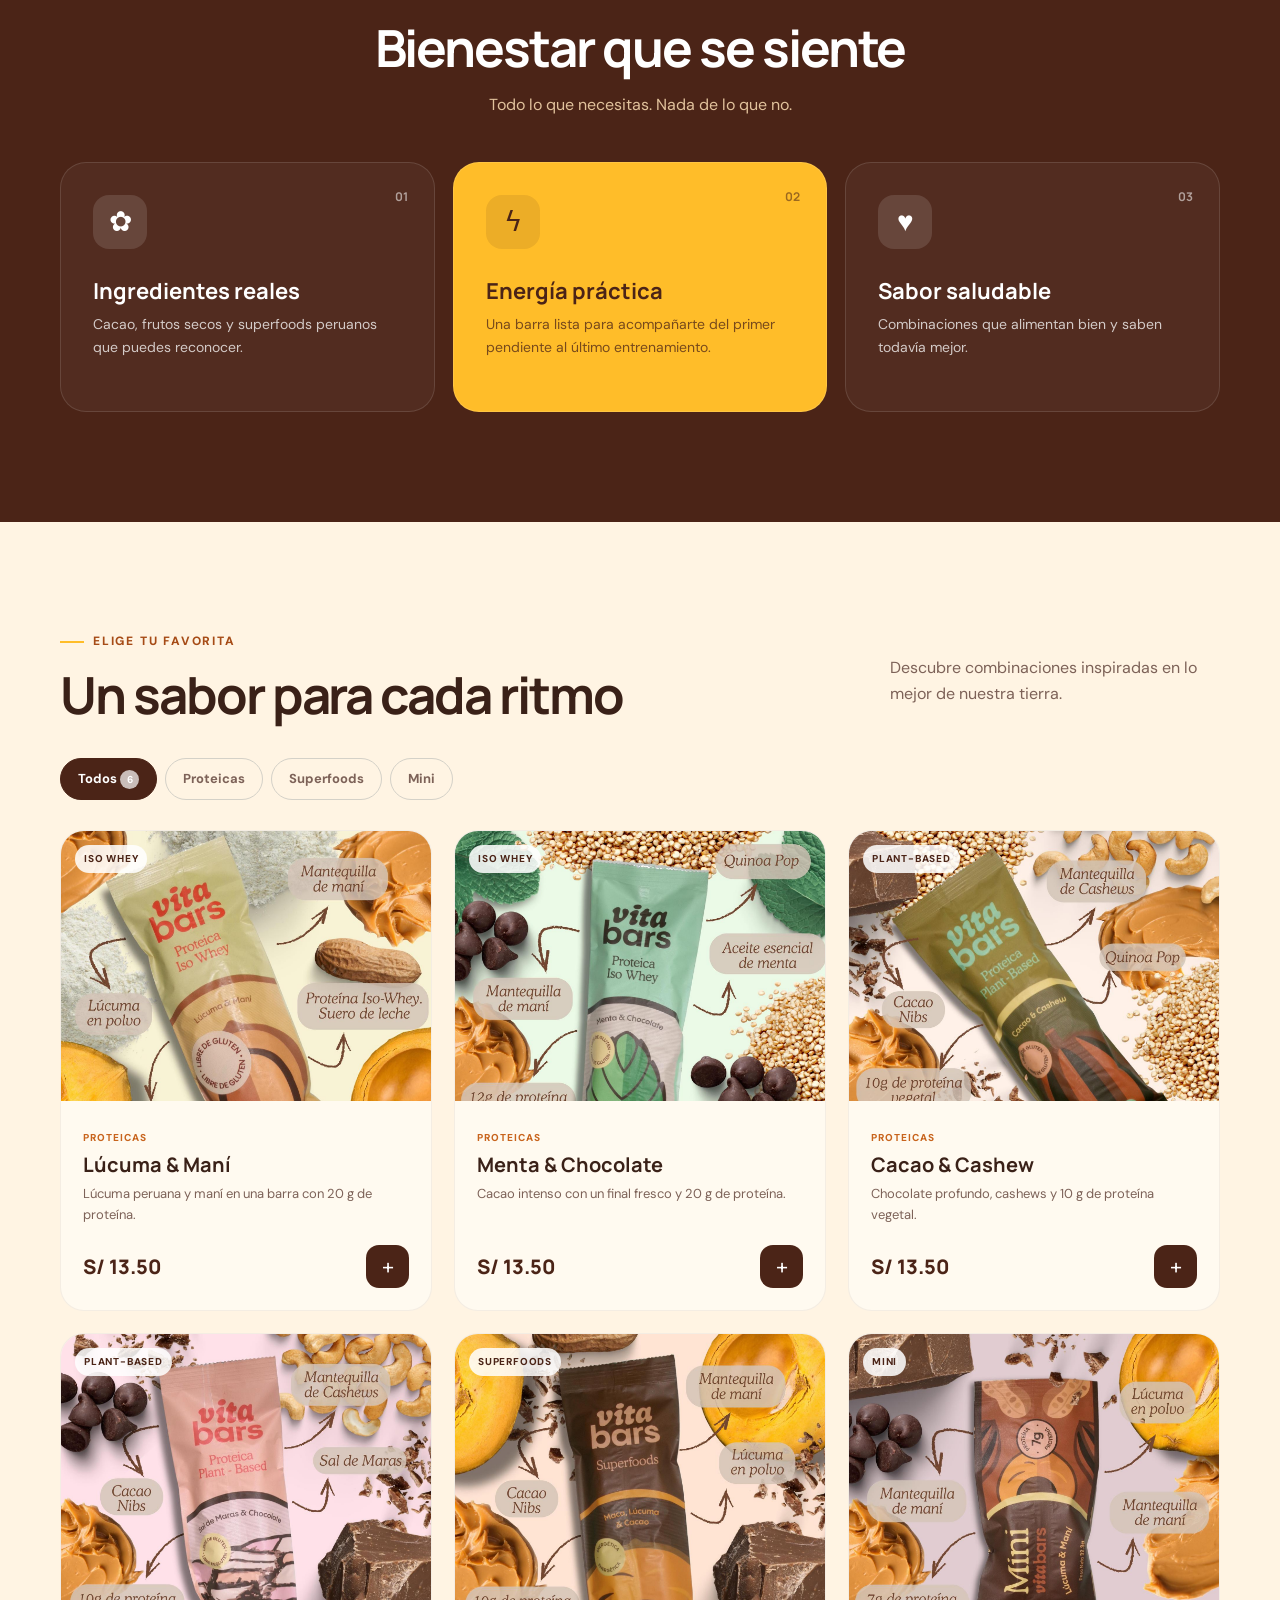
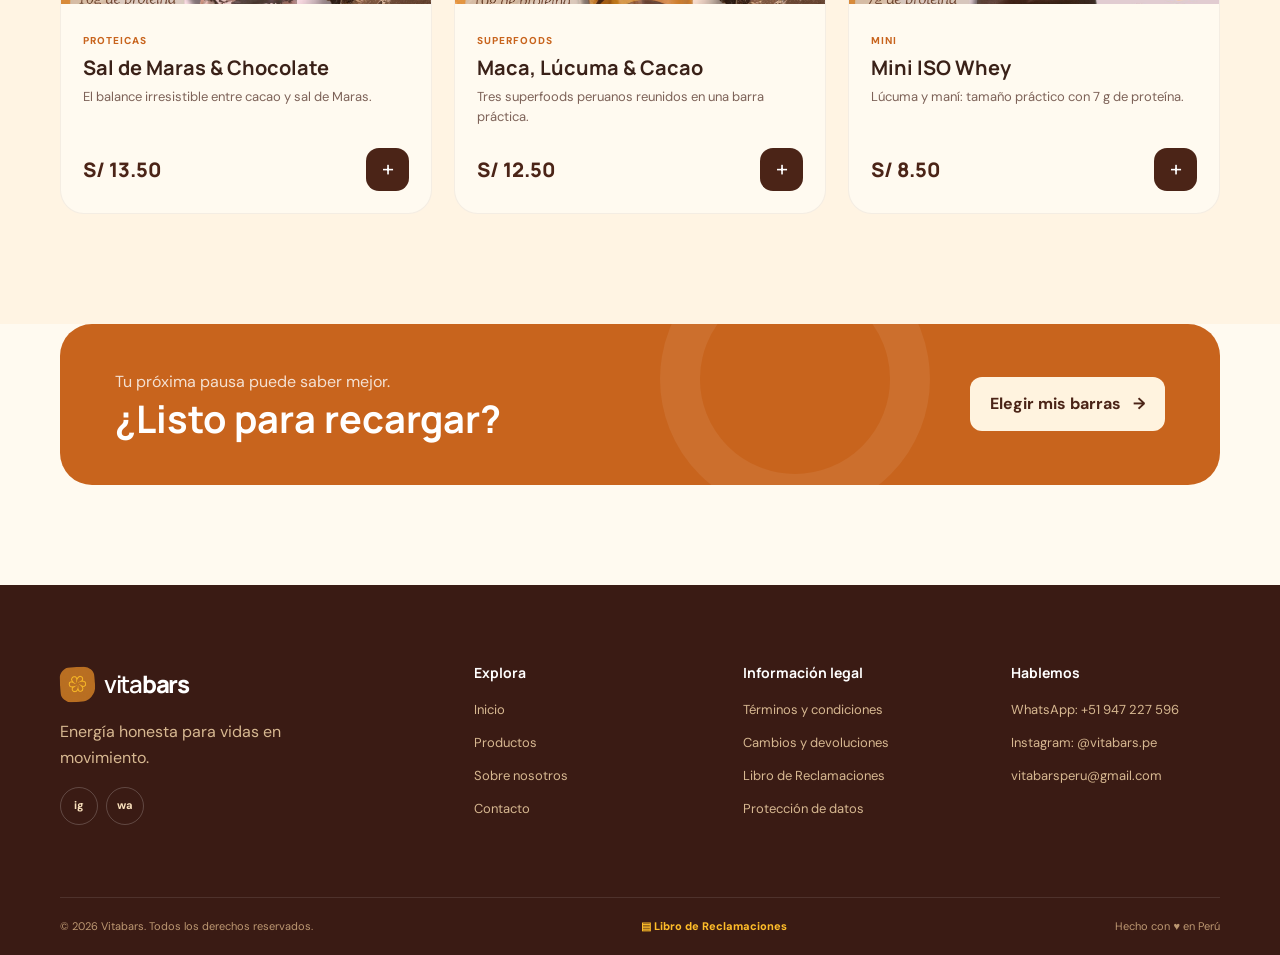
==== commit d108a150: "Add files via upload" ====
--- a/index.html
+++ b/index.html
@@ -19,7 +19,7 @@
   <header class="site-header" id="inicio">
     <nav class="navbar container" aria-label="Navegación principal">
       <a class="brand" href="#inicio" aria-label="Vitabars, inicio">
-        <span class="brand-mark"><img src="./imagenes/logo.png" alt=""></span><span>vita<b>bars</b></span>
+        <span class="brand-mark"><img src="./logo.png" alt=""></span><span>vita<b>bars</b></span>
       </a>
       <button class="menu-toggle icon-btn" aria-label="Abrir menú" aria-expanded="false">
         <span></span><span></span><span></span>
@@ -59,9 +59,9 @@
         </div>
         <div class="hero-visual reveal">
           <div class="hero-products" aria-label="Selección de productos reales Vitabars">
-            <img class="hero-product hero-product-main" src="./imagenes/lucuma_y_mani_73gr.png" alt="Vitabars Lúcuma y Maní">
-            <img class="hero-product hero-product-left" src="./imagenes/menta_y_chocolate.png" alt="Vitabars Menta y Chocolate">
-            <img class="hero-product hero-product-right" src="./imagenes/saldemaras_y_chocolate.png" alt="Vitabars Sal de Maras y Chocolate">
+            <img class="hero-product hero-product-main" src="./lucuma_y_mani_73gr.png" alt="Vitabars Lúcuma y Maní">
+            <img class="hero-product hero-product-left" src="./menta_y_chocolate.png" alt="Vitabars Menta y Chocolate">
+            <img class="hero-product hero-product-right" src="./saldemaras_y_chocolate.png" alt="Vitabars Sal de Maras y Chocolate">
           </div>
           <div class="floating-card natural"><strong>Fotos</strong><span>reales del<br>catálogo</span></div>
           <div class="floating-card protein"><span class="bolt">ϟ</span><div><strong>Información clara</strong><small>Ingredientes y proteína por producto</small></div></div>
@@ -117,7 +117,7 @@
 
   <footer id="contacto">
     <div class="container footer-grid">
-      <div class="footer-brand"><a class="brand brand-light" href="#inicio"><span class="brand-mark"><img src="./imagenes/logo.png" alt=""></span><span>vita<b>bars</b></span></a><p>Energía honesta para vidas en movimiento.</p><div class="social"><a href="https://instagram.com/vitabars.pe" target="_blank" rel="noopener" aria-label="Instagram">ig</a><a href="https://wa.me/51947227596" target="_blank" rel="noopener" aria-label="WhatsApp">wa</a></div></div>
+      <div class="footer-brand"><a class="brand brand-light" href="#inicio"><span class="brand-mark"><img src="./logo.png" alt=""></span><span>vita<b>bars</b></span></a><p>Energía honesta para vidas en movimiento.</p><div class="social"><a href="https://instagram.com/vitabars.pe" target="_blank" rel="noopener" aria-label="Instagram">ig</a><a href="https://wa.me/51947227596" target="_blank" rel="noopener" aria-label="WhatsApp">wa</a></div></div>
       <div><h3>Explora</h3><a href="#inicio">Inicio</a><a href="#productos">Productos</a><a href="#nosotros">Sobre nosotros</a><a href="#contacto">Contacto</a></div>
       <div><h3>Información legal</h3><a href="./terminos-condiciones.html">Términos y condiciones</a><a href="./cambios-devoluciones.html">Cambios y devoluciones</a><a href="./libro-reclamaciones.html">Libro de Reclamaciones</a><a href="./terminos-condiciones.html#privacidad">Protección de datos</a></div>
       <div><h3>Hablemos</h3><p>WhatsApp: +51 947 227 596</p><p>Instagram: @vitabars.pe</p><p>vitabarsperu@gmail.com</p></div>
@@ -142,7 +142,7 @@
 
   <section class="modal auth-modal" aria-hidden="true" role="dialog" aria-modal="true" aria-labelledby="authTitle">
     <button class="modal-close icon-btn" aria-label="Cerrar">×</button>
-    <div class="auth-brand"><span class="brand-mark"><img src="./imagenes/logo.png" alt=""></span><p>Una cuenta. Más energía.</p></div>
+    <div class="auth-brand"><span class="brand-mark"><img src="./logo.png" alt=""></span><p>Una cuenta. Más energía.</p></div>
     <div id="loggedOutView">
       <div class="auth-tabs"><button class="auth-tab active" data-tab="login">Ingresar</button><button class="auth-tab" data-tab="register">Crear cuenta</button></div>
       <form id="loginForm" class="auth-form active" novalidate><h2 id="authTitle">Qué gusto verte</h2><p>Ingresa para continuar con tu compra.</p><label>Correo electrónico<input type="email" id="loginEmail" placeholder="tu@correo.com" autocomplete="email"><small class="error"></small></label><label>Contraseña<input type="password" id="loginPassword" placeholder="Mínimo 6 caracteres" autocomplete="current-password"><small class="error"></small></label><button class="btn btn-primary btn-block" type="submit">Ingresar</button></form>
